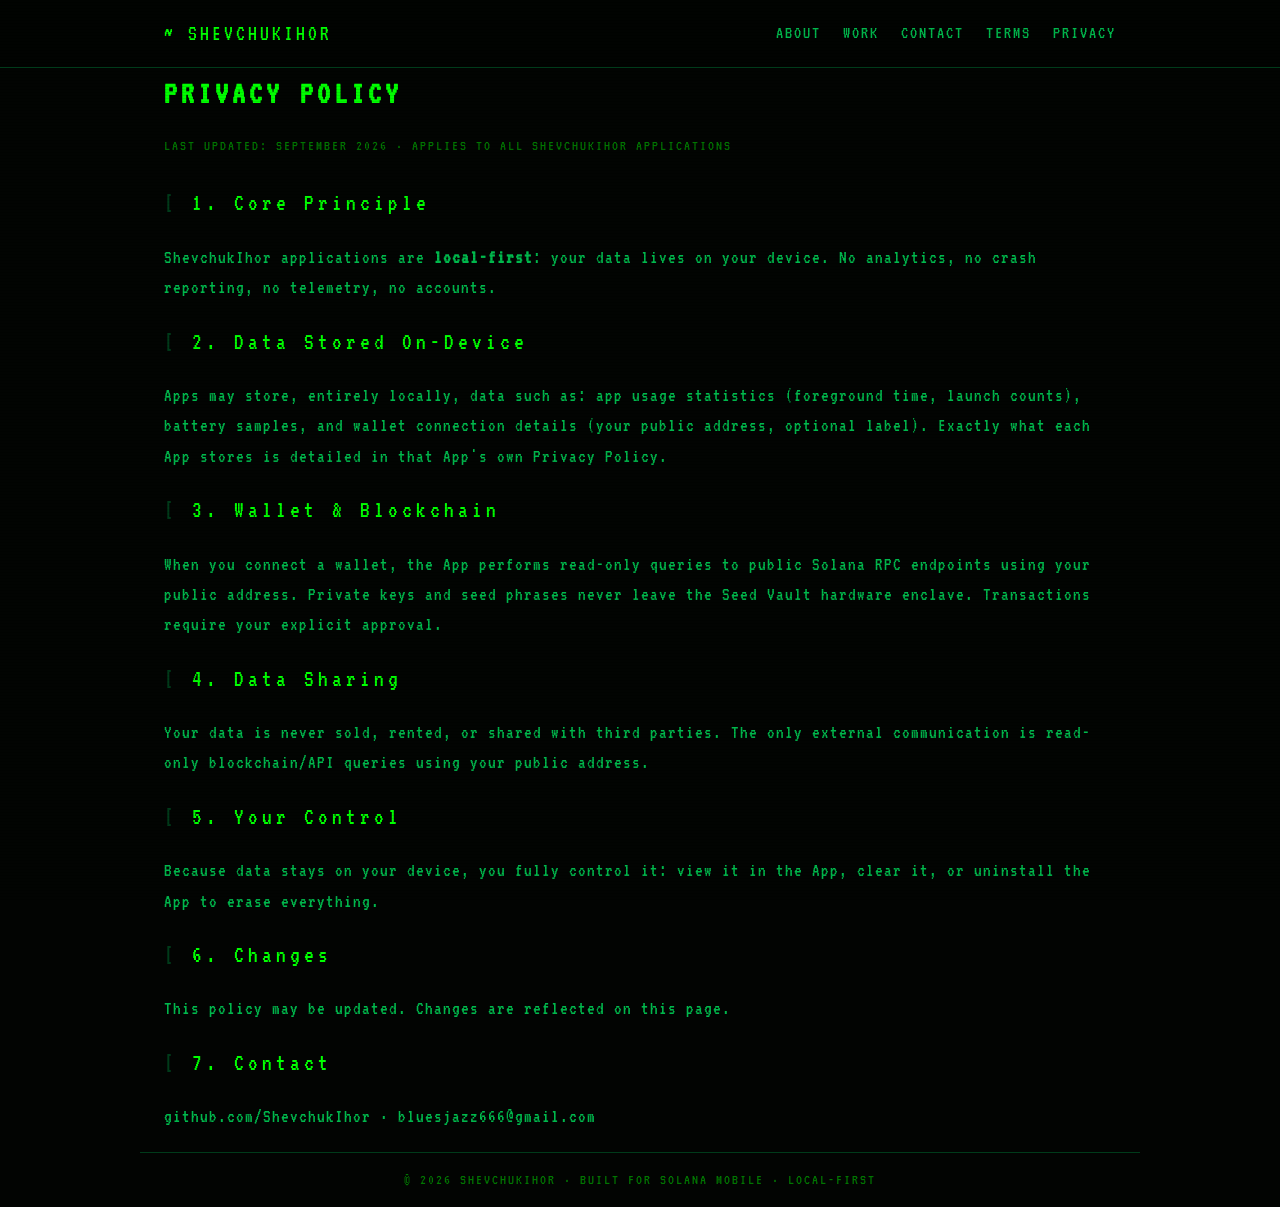
==== privacy.html @ 1553afe2 "publisher site (Pip-Boy theme)" ====
<!DOCTYPE html>
<html lang="en">
<head>
  <meta charset="UTF-8">
  <meta name="viewport" content="width=device-width, initial-scale=1.0">
  <title>Privacy — ShevchukIhor</title>
  <meta name="theme-color" content="#00FF00">
  <link rel="icon" type="image/png" href="assets/favicon.png">
  <link href="https://fonts.googleapis.com/css2?family=VT323&display=swap" rel="stylesheet">
  <link rel="stylesheet" href="styles.css">
</head>
<body>
  <header>
    <div class="wrap nav">
      <a class="brand" href="index.html">~ SHEVCHUKIHOR</a>
      <nav>
        <a href="index.html#about">ABOUT</a>
        <a href="index.html#work">WORK</a>
        <a href="index.html#contact">CONTACT</a>
        <a href="terms.html">TERMS</a>
        <a href="privacy.html">PRIVACY</a>
      </nav>
    </div>
  </header>

  <section class="wrap legal">
    <h1>PRIVACY POLICY</h1>
    <p class="updated">LAST UPDATED: SEPTEMBER 2026 · APPLIES TO ALL SHEVCHUKIHOR APPLICATIONS</p>

    <h2>1. Core Principle</h2>
    <p>ShevchukIhor applications are <strong>local-first</strong>: your data lives on your device. No analytics, no crash reporting, no telemetry, no accounts.</p>

    <h2>2. Data Stored On-Device</h2>
    <p>Apps may store, entirely locally, data such as: app usage statistics (foreground time, launch counts), battery samples, and wallet connection details (your public address, optional label). Exactly what each App stores is detailed in that App's own Privacy Policy.</p>

    <h2>3. Wallet &amp; Blockchain</h2>
    <p>When you connect a wallet, the App performs read-only queries to public Solana RPC endpoints using your public address. Private keys and seed phrases never leave the Seed Vault hardware enclave. Transactions require your explicit approval.</p>

    <h2>4. Data Sharing</h2>
    <p>Your data is never sold, rented, or shared with third parties. The only external communication is read-only blockchain/API queries using your public address.</p>

    <h2>5. Your Control</h2>
    <p>Because data stays on your device, you fully control it: view it in the App, clear it, or uninstall the App to erase everything.</p>

    <h2>6. Changes</h2>
    <p>This policy may be updated. Changes are reflected on this page.</p>

    <h2>7. Contact</h2>
    <p><a href="https://github.com/ShevchukIhor">github.com/ShevchukIhor</a> · <a href="mailto:bluesjazz666@gmail.com">bluesjazz666@gmail.com</a></p>
  </section>

  <footer class="wrap">
    <p class="copy">© 2026 SHEVCHUKIHOR · BUILT FOR SOLANA MOBILE · LOCAL-FIRST</p>
  </footer>
</body>
</html>
---- styles.css ----
/* ShevchukIhor — publisher site · Pip-Boy / CRT terminal theme */
:root {
  --primary: #00ff00;
  --dim: #00b84c;
  --dark: #003b1a;
  --bg: #020402;
  --panel: #001100;
  --faint: rgba(0,255,0,.45);
}
* { box-sizing: border-box; }
html { scroll-behavior: smooth; }
body {
  margin: 0;
  background: var(--bg);
  color: var(--primary);
  font-family: "VT323", "Courier New", ui-monospace, Menlo, monospace;
  letter-spacing: 1px;
  line-height: 1.6;
}
/* CRT scanline overlay */
body::after {
  content: "";
  position: fixed; inset: 0; pointer-events: none; z-index: 999;
  background: repeating-linear-gradient(to bottom, transparent 0, transparent 2px, rgba(0,0,0,.18) 2px, rgba(0,0,0,.18) 3px);
  opacity: .5;
}
a { color: inherit; text-decoration: none; }
a:hover { text-shadow: 0 0 8px var(--primary); }
.wrap { max-width: 1000px; margin: 0 auto; padding: 0 24px; }
::selection { background: var(--primary); color: var(--bg); }

/* Header */
header { border-bottom: 1px solid var(--dark); position: sticky; top: 0; background: rgba(2,4,2,.94); backdrop-filter: blur(4px); z-index: 50; }
.nav { display: flex; align-items: center; justify-content: space-between; padding: 16px 24px; flex-wrap: wrap; gap: 10px; }
.brand { font-size: 22px; letter-spacing: 3px; }
nav { display: flex; gap: 22px; flex-wrap: wrap; }
nav a { color: var(--dim); font-size: 18px; letter-spacing: 2px; }
nav a:hover { color: var(--primary); }

/* Hero */
.hero { padding: 90px 0 60px; border-bottom: 1px solid var(--dark); }
.kicker { color: var(--faint); letter-spacing: 4px; font-size: 16px; margin: 0 0 12px; }
.hero h1 { margin: 0 0 16px; font-size: clamp(40px, 7vw, 64px); font-weight: normal; letter-spacing: 6px; line-height: 1.08; text-shadow: 0 0 14px rgba(0,255,0,.5), 0 0 34px rgba(0,255,0,.22); }
.lede { max-width: 660px; color: var(--dim); font-size: 22px; margin: 0 0 28px; }
.cta { display: flex; gap: 14px; flex-wrap: wrap; }

/* Buttons */
.btn { display: inline-block; padding: 12px 22px; border: 1px solid var(--primary); color: var(--primary); font-size: 20px; letter-spacing: 2px; background: transparent; }
.btn:hover { border-color: var(--dim); }
.btn.primary { background: var(--primary); color: var(--bg); }
.btn.primary:hover { background: var(--dim); }
.btn.sm { padding: 8px 16px; font-size: 17px; letter-spacing: 1px; }

/* Sections */
section { padding: 56px 0; border-bottom: 1px solid var(--dark); }
h2 { font-size: 30px; letter-spacing: 4px; font-weight: normal; margin: 0 0 20px; }
h2::before { content: "[ "; color: var(--dark); }

/* Cards */
.cards { display: grid; grid-template-columns: repeat(auto-fit, minmax(300px, 1fr)); gap: 18px; }
.card { border: 1px solid var(--dark); background: var(--panel); padding: 20px; }
.card-head { display: flex; align-items: center; gap: 14px; margin-bottom: 14px; }
.card-icon { width: 60px; height: 60px; border: 1px solid var(--dark); background: var(--bg); }
.card h3 { margin: 0; font-size: 24px; letter-spacing: 2px; font-weight: normal; }
.tag { color: var(--dim); font-size: 15px; letter-spacing: 2px; }
.card p { color: var(--faint); margin: 0 18px 18px 0; font-size: 19px; }
.card-links { display: flex; gap: 12px; flex-wrap: wrap; }
.placeholder .ghost { width: 60px; height: 60px; border: 1px dashed var(--dark); }
.card.placeholder { opacity: .7; }

#about p { color: var(--dim); font-size: 21px; max-width: 760px; }
#about strong, #about em { color: var(--primary); font-style: normal; }

/* Contact */
.contact { list-style: none; padding: 0; margin: 0; }
.contact li { margin-bottom: 10px; }
.contact a { color: var(--dim); font-size: 20px; letter-spacing: 1px; }

/* Footer */
footer { padding: 30px 0 44px; text-align: center; }
footer .links { margin-bottom: 10px; font-size: 17px; letter-spacing: 2px; }
footer .links span { margin: 0 12px; color: var(--dark); }
.copy { color: var(--faint); font-size: 15px; letter-spacing: 2px; }

/* Legal */
.legal h1 { font-size: 32px; letter-spacing: 4px; margin: 0 0 4px; }
.legal .updated { color: var(--faint); font-size: 15px; letter-spacing: 2px; margin-bottom: 26px; }
.legal h2 { font-size: 24px; }
.legal p, .legal li { color: var(--dim); font-size: 19px; }
.legal ul { padding-left: 20px; }

@media (max-width: 600px) {
  .nav { flex-direction: column; align-items: flex-start; }
  .hero h1 { letter-spacing: 4px; }
}
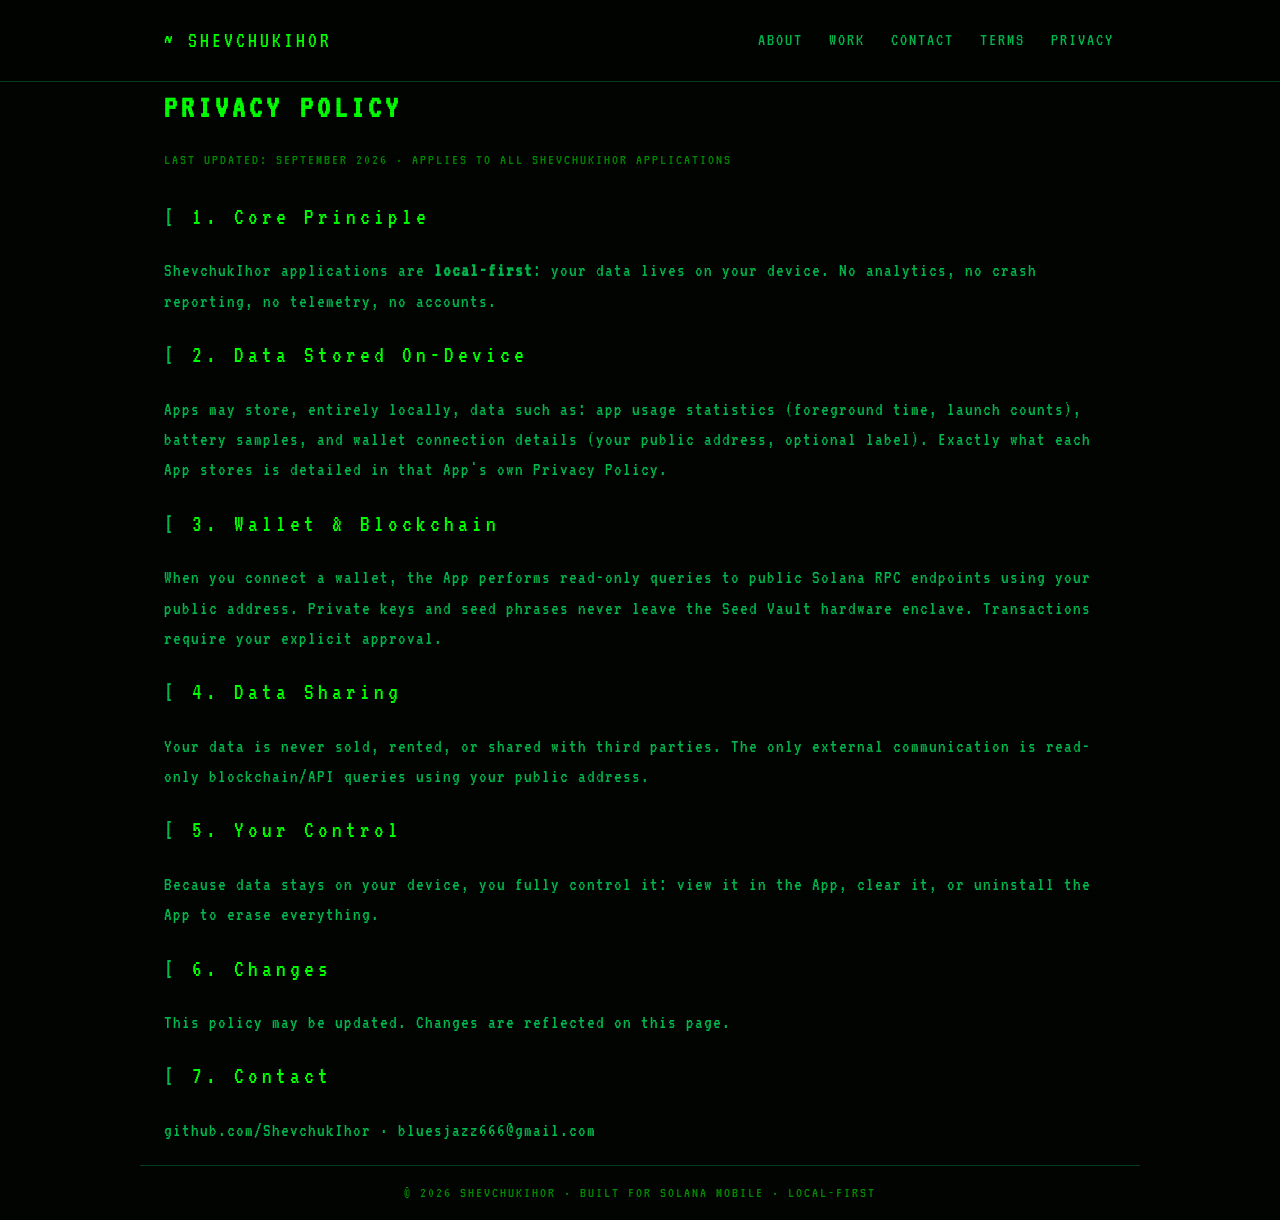
==== commit 669366fb: "Add Pip-Boy CRT animations + E-key panel easter egg - CSS: CRT power-on, hero stagger, scroll reveal" ====
--- a/privacy.html
+++ b/privacy.html
@@ -4,12 +4,16 @@
   <meta charset="UTF-8">
   <meta name="viewport" content="width=device-width, initial-scale=1.0">
   <title>Privacy — ShevchukIhor</title>
-  <meta name="theme-color" content="#00FF00">
+  <meta name="theme-color" content="#020402">
   <link rel="icon" type="image/png" href="assets/favicon.png">
+  <link rel="preconnect" href="https://fonts.googleapis.com">
+  <link rel="preconnect" href="https://fonts.gstatic.com" crossorigin>
   <link href="https://fonts.googleapis.com/css2?family=VT323&display=swap" rel="stylesheet">
   <link rel="stylesheet" href="styles.css">
 </head>
 <body>
+  <a class="skip" href="#main">SKIP TO CONTENT</a>
+  <div class="sweep" aria-hidden="true"></div>
   <header>
     <div class="wrap nav">
       <a class="brand" href="index.html">~ SHEVCHUKIHOR</a>
@@ -23,7 +27,7 @@
     </div>
   </header>
 
-  <section class="wrap legal">
+  <section id="main" class="wrap legal">
     <h1>PRIVACY POLICY</h1>
     <p class="updated">LAST UPDATED: SEPTEMBER 2026 · APPLIES TO ALL SHEVCHUKIHOR APPLICATIONS</p>
 
--- a/styles.css
+++ b/styles.css
@@ -5,7 +5,7 @@
   --dark: #003b1a;
   --bg: #020402;
   --panel: #001100;
-  --faint: rgba(0,255,0,.45);
+  --faint: rgba(0,255,0,.55);
 }
 * { box-sizing: border-box; }
 html { scroll-behavior: smooth; }
@@ -21,11 +21,14 @@
 body::after {
   content: "";
   position: fixed; inset: 0; pointer-events: none; z-index: 999;
-  background: repeating-linear-gradient(to bottom, transparent 0, transparent 2px, rgba(0,0,0,.18) 2px, rgba(0,0,0,.18) 3px);
-  opacity: .5;
+  background: repeating-linear-gradient(to bottom, transparent 0, transparent 3px, rgba(0,0,0,.18) 3px, rgba(0,0,0,.18) 4px);
+  opacity: .35;
 }
-a { color: inherit; text-decoration: none; }
+a { color: inherit; text-decoration: none; transition: color .15s, text-shadow .15s, border-color .15s, background-color .15s, transform .1s; }
 a:hover { text-shadow: 0 0 8px var(--primary); }
+:focus-visible { outline: 2px solid var(--primary); outline-offset: 3px; }
+.skip { position: absolute; top: 8px; left: -9999px; z-index: 1000; background: var(--primary); color: var(--bg); padding: 10px 16px; letter-spacing: 2px; }
+.skip:focus { left: 8px; }
 .wrap { max-width: 1000px; margin: 0 auto; padding: 0 24px; }
 ::selection { background: var(--primary); color: var(--bg); }
 
@@ -34,13 +37,15 @@
 .nav { display: flex; align-items: center; justify-content: space-between; padding: 16px 24px; flex-wrap: wrap; gap: 10px; }
 .brand { font-size: 22px; letter-spacing: 3px; }
 nav { display: flex; gap: 22px; flex-wrap: wrap; }
-nav a { color: var(--dim); font-size: 18px; letter-spacing: 2px; }
+nav a { color: var(--dim); font-size: 18px; letter-spacing: 2px; padding: 10px 2px; }
 nav a:hover { color: var(--primary); }
 
 /* Hero */
 .hero { padding: 90px 0 60px; border-bottom: 1px solid var(--dark); }
 .kicker { color: var(--faint); letter-spacing: 4px; font-size: 16px; margin: 0 0 12px; }
 .hero h1 { margin: 0 0 16px; font-size: clamp(40px, 7vw, 64px); font-weight: normal; letter-spacing: 6px; line-height: 1.08; text-shadow: 0 0 14px rgba(0,255,0,.5), 0 0 34px rgba(0,255,0,.22); }
+.hero h1::after { content: ""; display: inline-block; width: .5em; height: .85em; margin-left: 12px; background: var(--primary); box-shadow: 0 0 14px rgba(0,255,0,.5); animation: blink 1.1s steps(1) infinite; }
+@keyframes blink { 50% { opacity: 0; } }
 .lede { max-width: 660px; color: var(--dim); font-size: 22px; margin: 0 0 28px; }
 .cta { display: flex; gap: 14px; flex-wrap: wrap; }
 
@@ -49,21 +54,24 @@
 .btn:hover { border-color: var(--dim); }
 .btn.primary { background: var(--primary); color: var(--bg); }
 .btn.primary:hover { background: var(--dim); }
-.btn.sm { padding: 8px 16px; font-size: 17px; letter-spacing: 1px; }
+.btn.sm { padding: 10px 16px; font-size: 17px; letter-spacing: 1px; }
+.btn:active { transform: scale(.97); }
 
 /* Sections */
 section { padding: 56px 0; border-bottom: 1px solid var(--dark); }
+section[id] { scroll-margin-top: 84px; }
 h2 { font-size: 30px; letter-spacing: 4px; font-weight: normal; margin: 0 0 20px; }
-h2::before { content: "[ "; color: var(--dark); }
+h2::before { content: "[ "; color: var(--dim); }
 
 /* Cards */
 .cards { display: grid; grid-template-columns: repeat(auto-fit, minmax(300px, 1fr)); gap: 18px; }
-.card { border: 1px solid var(--dark); background: var(--panel); padding: 20px; }
+.card { border: 1px solid var(--dark); background: var(--panel); padding: 20px; transition: border-color .15s; }
+.card:hover { border-color: var(--dim); }
 .card-head { display: flex; align-items: center; gap: 14px; margin-bottom: 14px; }
 .card-icon { width: 60px; height: 60px; border: 1px solid var(--dark); background: var(--bg); }
 .card h3 { margin: 0; font-size: 24px; letter-spacing: 2px; font-weight: normal; }
 .tag { color: var(--dim); font-size: 15px; letter-spacing: 2px; }
-.card p { color: var(--faint); margin: 0 18px 18px 0; font-size: 19px; }
+.card p { color: var(--dim); margin: 0 0 18px; font-size: 19px; }
 .card-links { display: flex; gap: 12px; flex-wrap: wrap; }
 .placeholder .ghost { width: 60px; height: 60px; border: 1px dashed var(--dark); }
 .card.placeholder { opacity: .7; }
@@ -82,6 +90,80 @@
 footer .links span { margin: 0 12px; color: var(--dark); }
 .copy { color: var(--faint); font-size: 15px; letter-spacing: 2px; }
 
+/* CRT power-on (one-shot on load) */
+body::before {
+  content: "";
+  position: fixed; inset: 0; z-index: 1001; pointer-events: none;
+  background: #b6ffc8;
+  opacity: 0;
+  animation: crt-on 1.1s ease-out;
+}
+@keyframes crt-on {
+  0% { clip-path: inset(49.9% 0 49.9% 0); opacity: 1; }
+  30% { clip-path: inset(0 0 0 0); opacity: .9; }
+  100% { clip-path: inset(0 0 0 0); opacity: 0; }
+}
+
+/* CRT refresh sweep (slow loop, near-invisible) */
+.sweep {
+  position: fixed; left: 0; right: 0; top: -20vh; height: 20vh;
+  background: linear-gradient(to bottom, transparent, rgba(0,255,0,.06), transparent);
+  z-index: 998; pointer-events: none;
+  animation: sweep 9s linear infinite;
+}
+@keyframes sweep { to { transform: translateY(140vh); } }
+
+/* Hero load stagger (one-shot) */
+.hero .kicker, .hero h1, .hero .lede, .hero .cta { animation: rise .5s ease-out backwards; }
+.hero h1 { animation-delay: .15s; }
+.hero .lede { animation-delay: .3s; }
+.hero .cta { animation-delay: .45s; }
+@keyframes rise { from { opacity: 0; transform: translateY(12px); } }
+
+/* Typewriter h1 — VT323 is monospace; steps = char count per line */
+.hero h1 .type { display: inline-block; white-space: nowrap; animation: type .7s steps(16) backwards; }
+.hero h1 .type:nth-of-type(2) { animation-delay: .8s; animation-duration: .75s; animation-timing-function: steps(17); }
+@keyframes type { from { clip-path: inset(-15% 100% -15% 0); } to { clip-path: inset(-15% 0 -15% 0); } }
+
+/* Scroll reveal — CSS scroll-driven; without support content stays visible */
+@supports (animation-timeline: view()) {
+  .reveal {
+    animation: rise linear both;
+    animation-timeline: view();
+    animation-range: entry 0% entry 35%;
+  }
+}
+
+/* Pip-Boy panel (easter egg: press E or #pipboy) */
+.pipboy { position: fixed; inset: 0; z-index: 1002; background: rgba(0,0,0,.65); }
+.pipboy[hidden] { display: none; }
+.pipboy-inner {
+  position: absolute; top: 0; right: 0; bottom: 0;
+  width: min(420px, 100%);
+  background: var(--panel);
+  border-left: 2px solid var(--primary);
+  box-shadow: -10px 0 40px rgba(0,255,0,.18);
+  padding: 24px;
+  overflow-y: auto;
+  transform: translateX(102%);
+  transition: transform .3s ease-out;
+}
+body.pb-open .pipboy-inner { transform: translateX(0); }
+.pipboy-head { display: flex; align-items: center; justify-content: space-between; gap: 12px; margin-bottom: 22px; }
+.pipboy-title { font-size: 24px; letter-spacing: 3px; text-shadow: 0 0 10px rgba(0,255,0,.5); }
+.pipboy-grid { display: grid; gap: 12px; margin-bottom: 22px; }
+.pipboy-stat { display: flex; align-items: center; justify-content: space-between; gap: 12px; border: 1px solid var(--dark); padding: 10px 14px; font-size: 18px; }
+.pipboy-label { color: var(--faint); letter-spacing: 2px; font-size: 15px; margin: 0 0 10px; }
+.pipboy-batt { display: inline-block; width: 90px; height: 12px; border: 1px solid var(--dim); }
+.pipboy-batt i { display: block; height: 100%; background: var(--primary); box-shadow: 0 0 8px rgba(0,255,0,.6); }
+.pipboy-inv { list-style: none; margin: 0 0 22px; padding: 0; }
+.pipboy-inv li { border: 1px solid var(--dark); padding: 10px 14px; margin-bottom: 8px; font-size: 18px; display: flex; justify-content: space-between; gap: 10px; }
+.pipboy-inv li span { color: var(--faint); }
+.pipboy-inv li.dim { opacity: .6; }
+.pipboy-hint { color: var(--faint); font-size: 15px; letter-spacing: 2px; text-align: center; margin: 0; }
+.hint { background: none; border: none; color: var(--dim); font: inherit; letter-spacing: 2px; cursor: pointer; }
+.hint:hover { color: var(--primary); text-shadow: 0 0 8px var(--primary); }
+
 /* Legal */
 .legal h1 { font-size: 32px; letter-spacing: 4px; margin: 0 0 4px; }
 .legal .updated { color: var(--faint); font-size: 15px; letter-spacing: 2px; margin-bottom: 26px; }
@@ -92,4 +174,9 @@
 @media (max-width: 600px) {
   .nav { flex-direction: column; align-items: flex-start; }
   .hero h1 { letter-spacing: 4px; }
+}
+
+@media (prefers-reduced-motion: reduce) {
+  html { scroll-behavior: auto; }
+  *, *::before, *::after { animation: none !important; transition: none !important; }
 }
